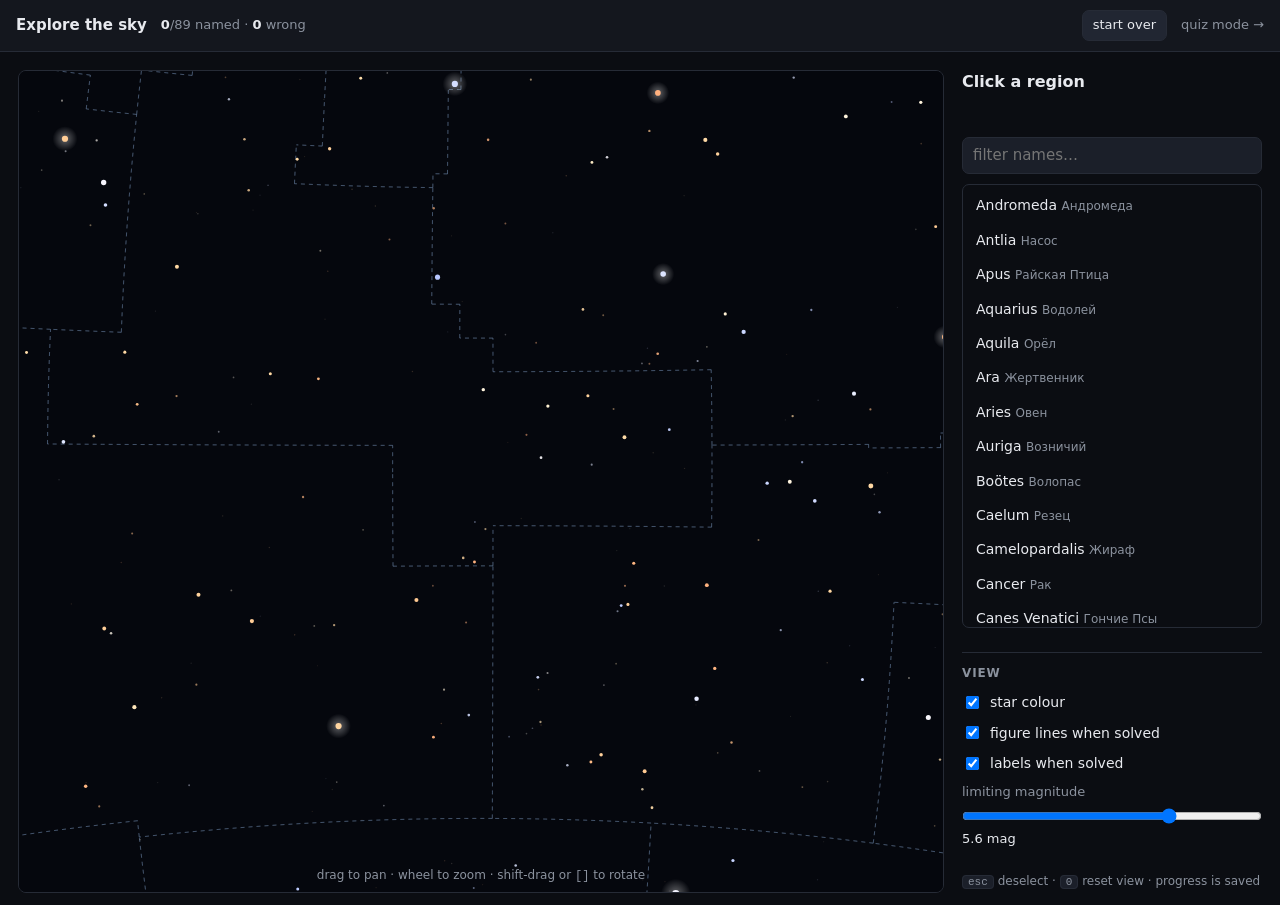
==== web/explore.html @ 30897f54 "Add explore mode: pan/zoom the whole sky and name every region A second game mode at web/explore.htm" ====
<!doctype html>
<meta charset="utf-8">
<meta name="viewport" content="width=device-width, initial-scale=1">
<title>Explore the sky — Constellation Spotter</title>
<link rel="stylesheet" href="game.css">
<link rel="stylesheet" href="explore.css">

<header>
  <strong>Explore the sky</strong>
  <span id="progress" class="dim"></span>
  <span class="grow"></span>
  <button id="reset" class="small">start over</button>
  <a href="index.html" class="dim">quiz mode →</a>
</header>

<main class="explore">
  <div class="stage" id="stage">
    <canvas id="sky"></canvas>
    <div id="tip" class="tip" hidden></div>
    <p class="help dim">drag to pan · wheel to zoom · shift-drag or <kbd>[</kbd><kbd>]</kbd> to rotate</p>
  </div>

  <aside>
    <h2 id="prompt">Click a region</h2>
    <p id="verdict" class="verdict"></p>

    <input type="search" id="filter" placeholder="filter names…" autocomplete="off">
    <div id="list" class="namelist"></div>

    <h3>View</h3>
    <label><input type="checkbox" id="colour"> star colour</label>
    <label><input type="checkbox" id="showLines"> figure lines when solved</label>
    <label><input type="checkbox" id="labels"> labels when solved</label>
    <label class="stacked">
      limiting magnitude
      <input type="range" id="maglimit" min="3.5" max="6.5" step="0.1">
      <output id="magOut"></output>
    </label>

    <p class="hint dim">
      <kbd>esc</kbd> deselect · <kbd>0</kbd> reset view · progress is saved
    </p>
  </aside>
</main>

<script type="module" src="explore.js"></script>
---- web/game.css ----
:root {
  --bg: #0b0d12;
  --panel: #14171e;
  --line: #262b36;
  --fg: #e8eaef;
  --dim: #8b929e;
  --accent: #7ed6ff;
  --right: #3f9a4a;
  --wrong: #c0483f;
}

* { box-sizing: border-box; }

body {
  margin: 0;
  background: var(--bg);
  color: var(--fg);
  font: 15px/1.45 ui-sans-serif, system-ui, -apple-system, sans-serif;
}

header {
  display: flex;
  align-items: center;
  gap: 14px;
  padding: 10px 16px;
  background: var(--panel);
  border-bottom: 1px solid var(--line);
}
.grow { flex: 1; }
.dim { color: var(--dim); font-size: 13px; }
a.dim { text-decoration: none; }
a.dim:hover { color: var(--fg); }

button {
  background: #212632;
  color: var(--fg);
  border: 1px solid var(--line);
  border-radius: 7px;
  padding: 7px 12px;
  font: inherit;
  cursor: pointer;
}
button:hover:not(:disabled) { background: #2b313f; }
button:disabled { cursor: default; opacity: .85; }
.presets button { padding: 5px 10px; font-size: 13px; }

main {
  display: grid;
  grid-template-columns: 1fr 320px;
  gap: 18px;
  padding: 18px;
  align-items: start;
}

.stage {
  aspect-ratio: 4 / 3;
  border: 1px solid var(--line);
  border-radius: 8px;
  overflow: hidden;
}
canvas#sky { width: 100%; height: 100%; display: block; }

aside { display: flex; flex-direction: column; gap: 10px; }
h2 { font-size: 16px; margin: 0; }
h3 {
  font-size: 12px;
  text-transform: uppercase;
  letter-spacing: .07em;
  color: var(--dim);
  margin: 14px 0 0;
  border-top: 1px solid var(--line);
  padding-top: 12px;
}

#choices { display: flex; flex-direction: column; gap: 7px; }
.choice { text-align: left; }
.choice kbd {
  display: inline-block;
  min-width: 18px;
  margin-right: 7px;
  color: var(--dim);
  font: inherit;
  font-size: 12px;
}
.choice .ru { color: var(--dim); }
.choice.right { border-color: var(--right); background: rgba(63, 154, 74, .22); }
.choice.wrong { border-color: var(--wrong); background: rgba(192, 72, 63, .22); }

/* Shortcut hints on labels and buttons. */
label kbd, .row kbd, .hint kbd {
  border: 1px solid var(--line);
  border-radius: 4px;
  padding: 0 5px;
  color: var(--dim);
  background: #1b1f29;
  font: 11px/1.6 ui-monospace, SFMono-Regular, Menlo, monospace;
}
label kbd { margin-left: auto; }
.hint { margin: 10px 0 0; font-size: 12px; line-height: 2; }

.verdict { margin: 2px 0; min-height: 1.4em; font-size: 14px; }
.verdict.right { color: #79d187; }
.verdict.wrong { color: #e8867d; }

.row { display: flex; gap: 8px; }

label { display: flex; align-items: center; gap: 8px; font-size: 14px; }
label.stacked { display: block; color: var(--dim); font-size: 13px; }
label.stacked input { width: 100%; margin: 6px 0 2px; }
output { color: var(--fg); font-size: 13px; }

@media (max-width: 860px) {
  main { grid-template-columns: 1fr; }
}
---- web/explore.css ----
/* Explore mode: full-sky canvas plus the pick-a-name list. Layered on game.css,
   which supplies the palette, header, buttons and form controls. */

main.explore {
  grid-template-columns: 1fr 300px;
  height: calc(100vh - 47px);
  padding-bottom: 12px;
}

main.explore .stage {
  aspect-ratio: auto;
  height: 100%;
  position: relative;
  cursor: grab;
}
main.explore .stage.dragging { cursor: grabbing; }
main.explore .stage.pickable { cursor: pointer; }

main.explore aside {
  height: 100%;
  min-height: 0;
}

/* Hover readout, follows the cursor. */
.tip {
  position: absolute;
  pointer-events: none;
  transform: translate(12px, 12px);
  padding: 3px 8px;
  border-radius: 6px;
  background: rgba(10, 13, 20, .88);
  border: 1px solid var(--line);
  font-size: 13px;
  white-space: nowrap;
}
.tip .ru { color: var(--dim); }

.help {
  position: absolute;
  left: 0;
  right: 0;
  bottom: 6px;
  margin: 0;
  text-align: center;
  pointer-events: none;
  font-size: 12px;
}

#filter {
  background: #1b1f29;
  color: var(--fg);
  border: 1px solid var(--line);
  border-radius: 7px;
  padding: 7px 10px;
  font: inherit;
}

/* The answer list scrolls; everything else in the sidebar stays put. */
.namelist {
  flex: 1;
  min-height: 80px;
  overflow-y: auto;
  border: 1px solid var(--line);
  border-radius: 7px;
  padding: 4px;
  display: flex;
  flex-direction: column;
  gap: 2px;
}
.namelist button {
  text-align: left;
  border-color: transparent;
  background: transparent;
  padding: 5px 8px;
  border-radius: 5px;
  font-size: 14px;
}
.namelist button:hover:not(:disabled) { background: #2b313f; }
.namelist button .ru { color: var(--dim); font-size: 12px; }
.namelist button.solved {
  color: var(--dim);
  text-decoration: line-through;
  cursor: default;
}
.namelist button.solved:hover { background: transparent; }
.namelist.disabled { opacity: .45; pointer-events: none; }

.stat { font-size: 13px; color: var(--dim); }
.stat b { color: var(--fg); font-weight: 600; }
button.small { padding: 5px 10px; font-size: 13px; }

@media (max-width: 860px) {
  main.explore { grid-template-columns: 1fr; height: auto; }
  main.explore .stage { height: 60vh; }
}
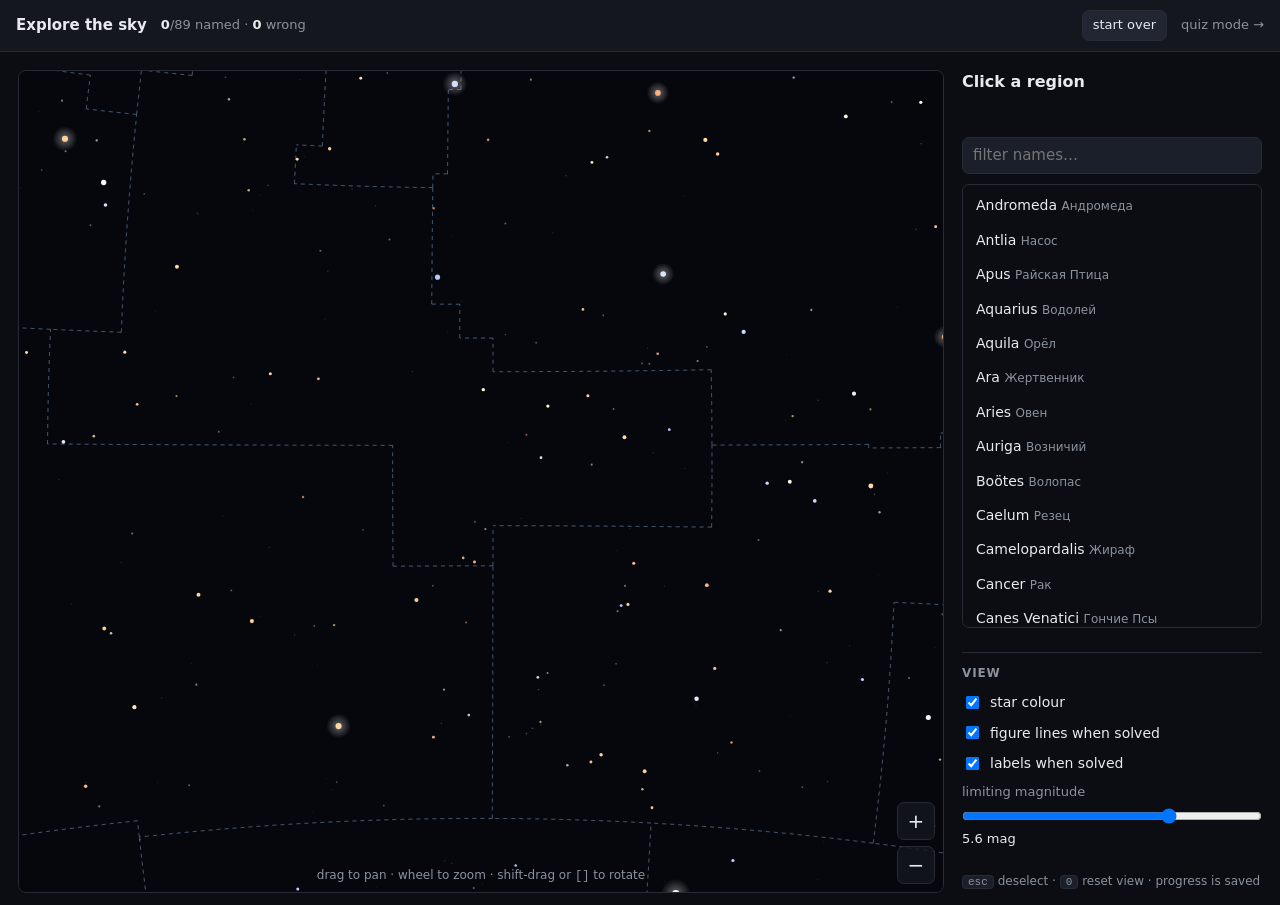
==== commit 0089c76a: "Make explore mode usable on touchscreens Panning was close to impossible on a phone for two compound" ====
--- a/web/explore.html
+++ b/web/explore.html
@@ -17,7 +17,14 @@
   <div class="stage" id="stage">
     <canvas id="sky"></canvas>
     <div id="tip" class="tip" hidden></div>
-    <p class="help dim">drag to pan · wheel to zoom · shift-drag or <kbd>[</kbd><kbd>]</kbd> to rotate</p>
+    <div class="zoomers">
+      <button id="zoomIn" aria-label="zoom in">+</button>
+      <button id="zoomOut" aria-label="zoom out">−</button>
+    </div>
+    <p class="help dim">
+      <span class="mouse-only">drag to pan · wheel to zoom · shift-drag or <kbd>[</kbd><kbd>]</kbd> to rotate</span>
+      <span class="touch-only">drag to pan · pinch to zoom and twist</span>
+    </p>
   </div>
 
   <aside>
--- a/web/explore.css
+++ b/web/explore.css
@@ -15,6 +15,15 @@
 }
 main.explore .stage.dragging { cursor: grabbing; }
 main.explore .stage.pickable { cursor: pointer; }
+
+/* The canvas handles its own gestures. Without this the browser claims a
+   drag as a page scroll and cancels the pan mid-gesture, which makes the
+   sky almost impossible to move on a touchscreen. */
+main.explore canvas#sky {
+  touch-action: none;
+  -webkit-user-select: none;
+  user-select: none;
+}
 
 main.explore aside {
   height: 100%;
@@ -89,7 +98,72 @@
 .stat b { color: var(--fg); font-weight: 600; }
 button.small { padding: 5px 10px; font-size: 13px; }
 
+/* Zoom buttons, for touch users who would rather not pinch. */
+.zoomers {
+  position: absolute;
+  right: 8px;
+  bottom: 8px;
+  display: flex;
+  flex-direction: column;
+  gap: 6px;
+}
+.zoomers button {
+  width: 38px;
+  height: 38px;
+  padding: 0;
+  font-size: 20px;
+  line-height: 1;
+  background: rgba(20, 23, 30, .82);
+}
+
+.touch-only { display: none; }
+@media (hover: none) {
+  .mouse-only { display: none; }
+  .touch-only { display: inline; }
+}
+
 @media (max-width: 860px) {
-  main.explore { grid-template-columns: 1fr; height: auto; }
-  main.explore .stage { height: 60vh; }
+  /* The page must not scroll: a tall document turns every drag on the canvas
+     into a page scroll, which is what made panning unusable on a phone.
+     Body is the viewport, header takes its natural height, main takes the
+     rest, and only the name list scrolls inside it. */
+  body {
+    height: 100dvh;
+    overflow: hidden;
+    display: flex;
+    flex-direction: column;
+  }
+  header { flex: none; }
+
+  main.explore {
+    flex: 1;
+    min-height: 0;
+    grid-template-columns: 1fr;
+    /* Sky gets the larger share; the list only needs a few rows at a time. */
+    grid-template-rows: 1.35fr minmax(0, 1fr);
+    height: auto;
+    gap: 8px;
+    padding: 8px;
+  }
+  main.explore .stage { height: 100%; }
+  main.explore aside { min-height: 0; overflow: hidden; gap: 6px; }
+
+  /* Space is scarce: the sky and the name list are the whole game. */
+  aside h3, aside label, aside .hint { display: none; }
+  aside h2 { font-size: 14px; }
+  .verdict { min-height: 0; font-size: 13px; }
+
+  /* Touch targets: the name list is the main control on a phone. */
+  .namelist button { padding: 9px 10px; }
+  .zoomers button { width: 44px; height: 44px; }
+
+  /* Space is scarce; the view toggles matter less than the list. */
+  aside label.stacked { display: none; }
 }
+
+@media (max-width: 860px) and (orientation: landscape) {
+  main.explore {
+    grid-template-columns: 1fr 260px;
+    grid-template-rows: minmax(0, 1fr);
+  }
+}
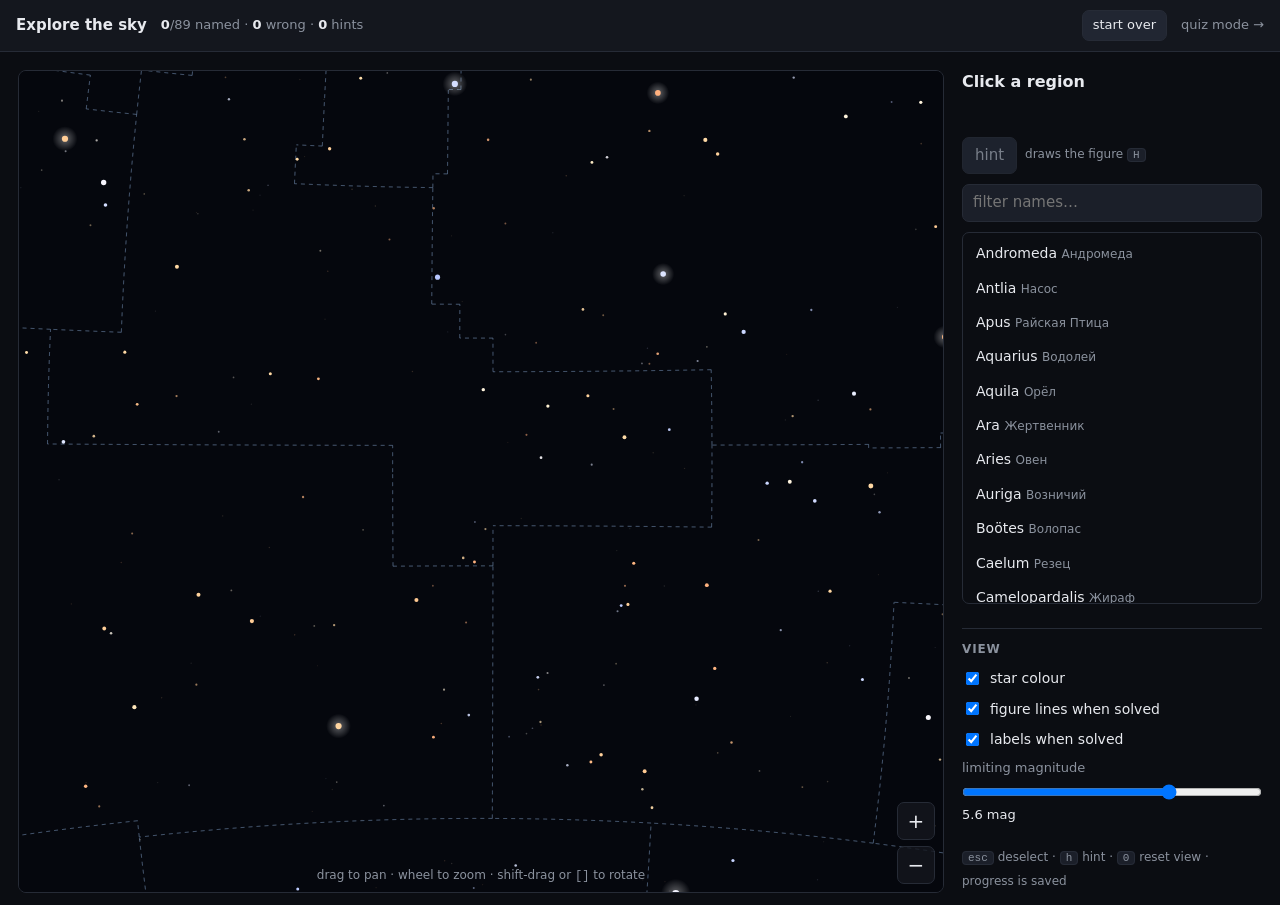
==== commit 9d97f453: "Add hints to explore mode, counted alongside wrong guesses A hint button (and H) draws the selected " ====
--- a/web/explore.html
+++ b/web/explore.html
@@ -31,6 +31,11 @@
     <h2 id="prompt">Click a region</h2>
     <p id="verdict" class="verdict"></p>
 
+    <div class="row">
+      <button id="hint" disabled>hint</button>
+      <span class="hint-note dim">draws the figure <kbd>H</kbd></span>
+    </div>
+
     <input type="search" id="filter" placeholder="filter names…" autocomplete="off">
     <div id="list" class="namelist"></div>
 
@@ -45,7 +50,7 @@
     </label>
 
     <p class="hint dim">
-      <kbd>esc</kbd> deselect · <kbd>0</kbd> reset view · progress is saved
+      <kbd>esc</kbd> deselect · <kbd>h</kbd> hint · <kbd>0</kbd> reset view · progress is saved
     </p>
   </aside>
 </main>
--- a/web/explore.css
+++ b/web/explore.css
@@ -98,6 +98,16 @@
 .stat b { color: var(--fg); font-weight: 600; }
 button.small { padding: 5px 10px; font-size: 13px; }
 
+/* Hint button: help you asked for, so it reads warm rather than neutral,
+   matching the colour the hinted figure is drawn in. */
+#hint {
+  border-color: #4a4230;
+  color: #ffd68c;
+}
+#hint:hover:not(:disabled) { background: #332c1d; }
+#hint:disabled { color: var(--dim); border-color: var(--line); }
+.hint-note { font-size: 12px; align-self: center; }
+
 /* Zoom buttons, for touch users who would rather not pinch. */
 .zoomers {
   position: absolute;
@@ -159,6 +169,9 @@
 
   /* Space is scarce; the view toggles matter less than the list. */
   aside label.stacked { display: none; }
+  /* The hint button stays, but its explanatory note does not. */
+  .hint-note { display: none; }
+  #hint { padding: 8px 14px; }
 }
 
 @media (max-width: 860px) and (orientation: landscape) {
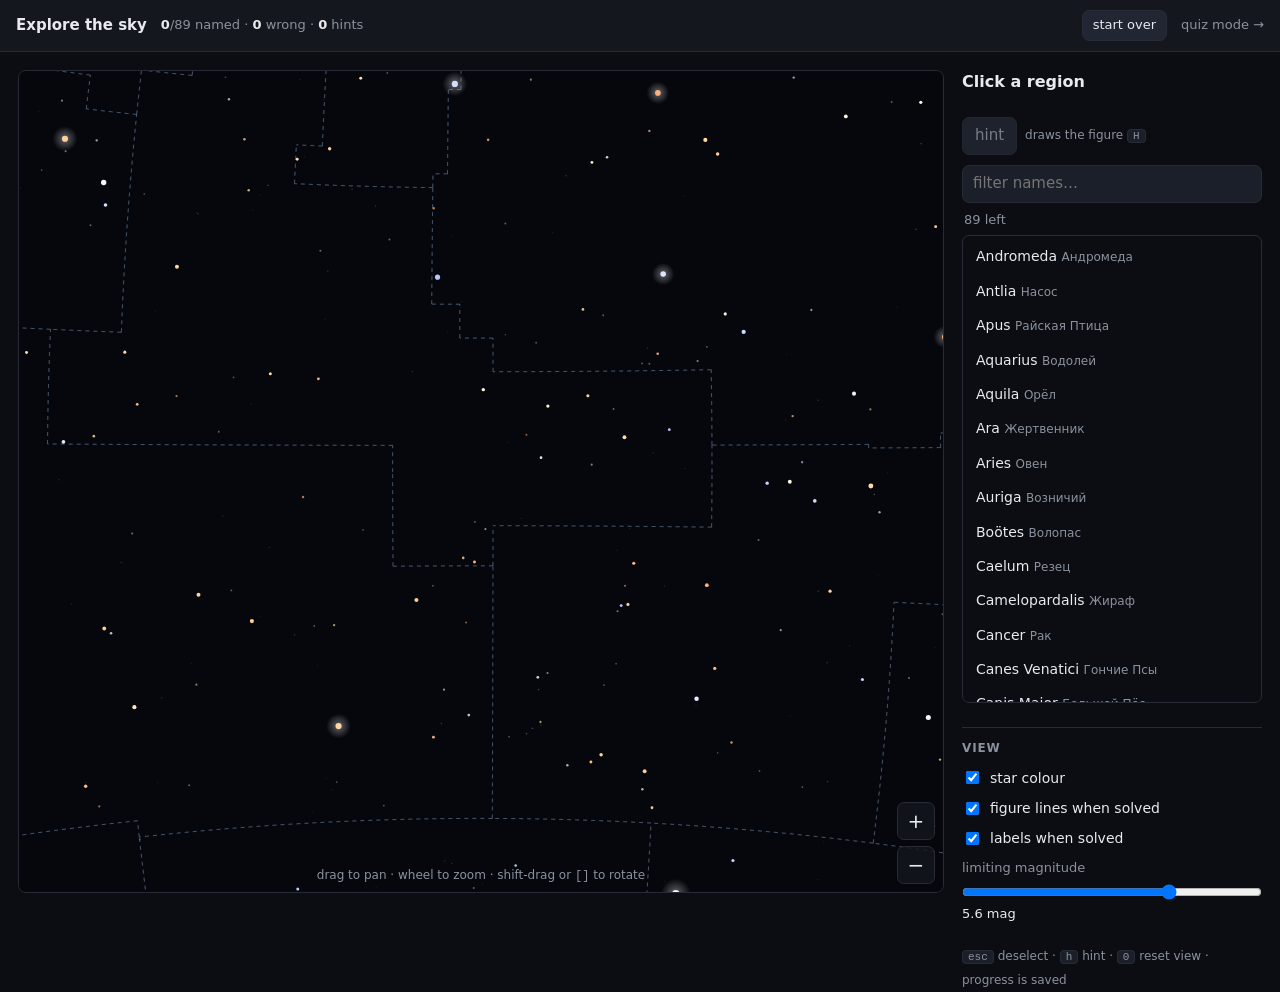
==== commit a068c993: "Drop named constellations from the answer list The list stayed 89 rows long however well you were do" ====
--- a/web/explore.html
+++ b/web/explore.html
@@ -37,6 +37,9 @@
     </div>
 
     <input type="search" id="filter" placeholder="filter names…" autocomplete="off">
+    <div class="listhead">
+      <span id="remaining" class="dim"></span>
+    </div>
     <div id="list" class="namelist"></div>
 
     <h3>View</h3>
--- a/web/explore.css
+++ b/web/explore.css
@@ -64,10 +64,14 @@
   font: inherit;
 }
 
-/* The answer list scrolls; everything else in the sidebar stays put. */
+/* The answer list sizes to its contents and scrolls only when long.
+   flex: 0 0 auto is deliberate: with grow the box stayed full-height and a
+   handful of remaining names rattled around in a tall scroller, and with
+   shrink the sidebar squashed it to a single row. Neither grow nor shrink
+   means the box is exactly as tall as the names in it, up to max-height. */
 .namelist {
-  flex: 1;
-  min-height: 80px;
+  flex: 0 0 auto;
+  max-height: 52vh;
   overflow-y: auto;
   border: 1px solid var(--line);
   border-radius: 7px;
@@ -86,13 +90,14 @@
 }
 .namelist button:hover:not(:disabled) { background: #2b313f; }
 .namelist button .ru { color: var(--dim); font-size: 12px; }
-.namelist button.solved {
-  color: var(--dim);
-  text-decoration: line-through;
-  cursor: default;
-}
-.namelist button.solved:hover { background: transparent; }
 .namelist.disabled { opacity: .45; pointer-events: none; }
+.namelist .empty { margin: 8px; font-size: 13px; text-align: center; }
+
+.listhead { font-size: 12px; margin: -2px 2px -4px; }
+
+/* The completion message runs to two lines; without room for it the text
+   overlapped the hint row below. */
+main.explore .verdict { min-height: 0; }
 
 .stat { font-size: 13px; color: var(--dim); }
 .stat b { color: var(--fg); font-weight: 600; }
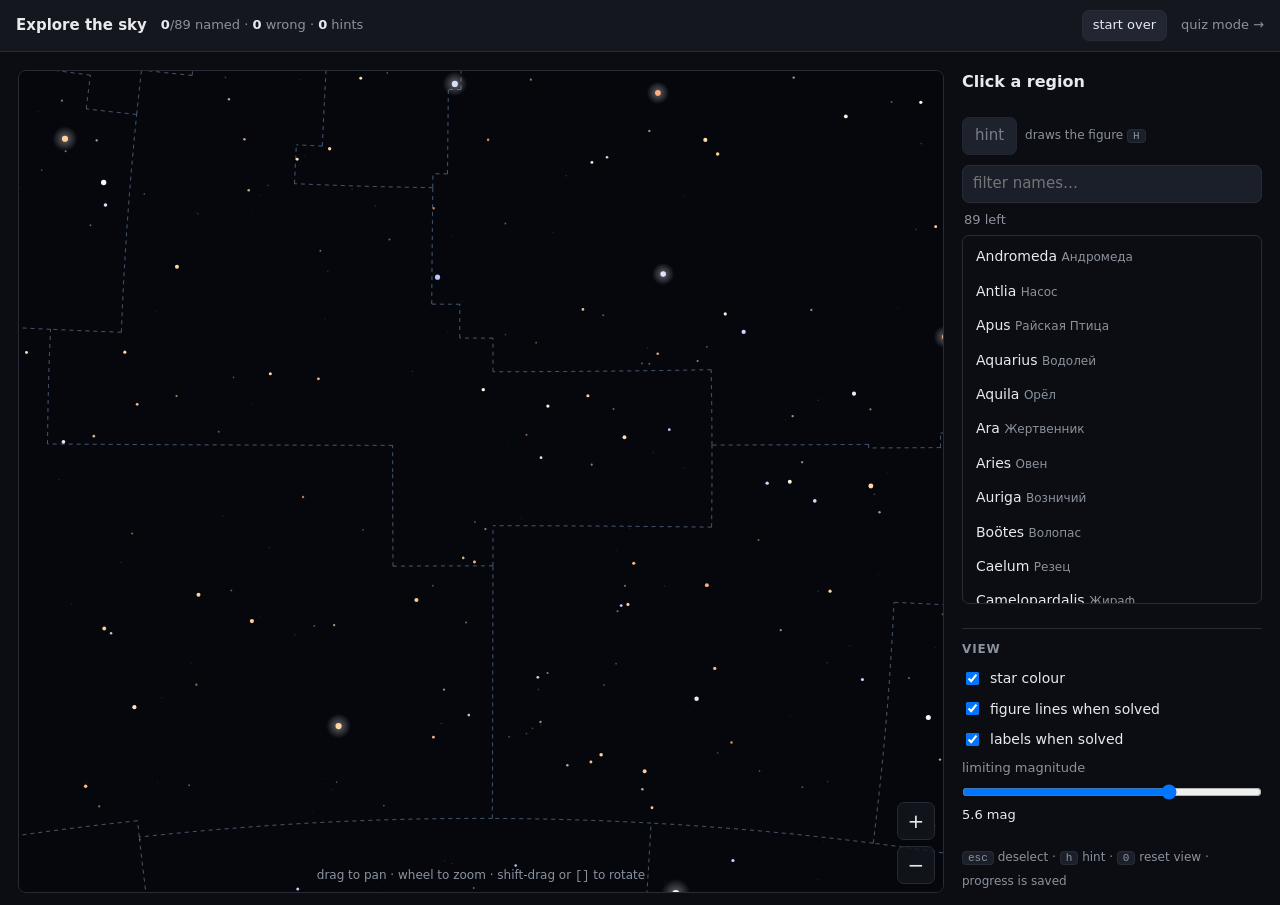
==== commit 34aae7b8: "Fix unreachable filter matches on mobile; make named regions clearer Two bugs, both in the filtered " ====
--- a/web/explore.html
+++ b/web/explore.html
@@ -1,6 +1,6 @@
 <!doctype html>
 <meta charset="utf-8">
-<meta name="viewport" content="width=device-width, initial-scale=1">
+<meta name="viewport" content="width=device-width, initial-scale=1, interactive-widget=resizes-content">
 <title>Explore the sky — Constellation Spotter</title>
 <link rel="stylesheet" href="game.css">
 <link rel="stylesheet" href="explore.css">
--- a/web/explore.css
+++ b/web/explore.css
@@ -64,15 +64,19 @@
   font: inherit;
 }
 
-/* The answer list sizes to its contents and scrolls only when long.
-   flex: 0 0 auto is deliberate: with grow the box stayed full-height and a
-   handful of remaining names rattled around in a tall scroller, and with
-   shrink the sidebar squashed it to a single row. Neither grow nor shrink
-   means the box is exactly as tall as the names in it, up to max-height. */
+/* The answer list sizes to its contents and scrolls when it cannot.
+   max-content caps the box at the height of the names in it, so a handful of
+   remaining answers sit in a short box rather than a tall scroller; grow and
+   shrink are both on so it still fits the space available, which matters on a
+   phone -- without shrink the box overflowed the clipped sidebar and the last
+   matches of a filtered list could not be reached at all. */
 .namelist {
-  flex: 0 0 auto;
-  max-height: 52vh;
+  flex: 1 1 auto;
+  min-height: 132px;
+  max-height: max-content;
   overflow-y: auto;
+  -webkit-overflow-scrolling: touch;
+  overscroll-behavior: contain;
   border: 1px solid var(--line);
   border-radius: 7px;
   padding: 4px;
@@ -143,7 +147,9 @@
      Body is the viewport, header takes its natural height, main takes the
      rest, and only the name list scrolls inside it. */
   body {
-    height: 100dvh;
+    /* --vh is set from visualViewport when a keyboard is open (see
+       trackViewport in explore.js); 100dvh is the fallback. */
+    height: var(--vh, 100dvh);
     overflow: hidden;
     display: flex;
     flex-direction: column;
@@ -154,8 +160,9 @@
     flex: 1;
     min-height: 0;
     grid-template-columns: 1fr;
-    /* Sky gets the larger share; the list only needs a few rows at a time. */
-    grid-template-rows: 1.35fr minmax(0, 1fr);
+    /* Sky gets the larger share, but both rows may shrink: minmax(0,...) lets
+       the list scroll internally instead of overflowing the sidebar. */
+    grid-template-rows: minmax(0, 1.35fr) minmax(0, 1fr);
     height: auto;
     gap: 8px;
     padding: 8px;
@@ -177,6 +184,20 @@
   /* The hint button stays, but its explanatory note does not. */
   .hint-note { display: none; }
   #hint { padding: 8px 14px; }
+
+  /* Never let the list collapse to an unusable sliver. */
+  .namelist { min-height: 120px; }
+
+  /* Typing: the keyboard covers the lower half, so the sky gives up most of
+     its share and the chrome around the list goes away. Without this the list
+     was squeezed to a single clipped row. */
+  body.keyboard-open main.explore {
+    grid-template-rows: minmax(0, 0.42fr) minmax(0, 1fr);
+  }
+  body.keyboard-open .stage .help,
+  body.keyboard-open .zoomers,
+  body.keyboard-open #prompt,
+  body.keyboard-open .verdict { display: none; }
 }
 
 @media (max-width: 860px) and (orientation: landscape) {
